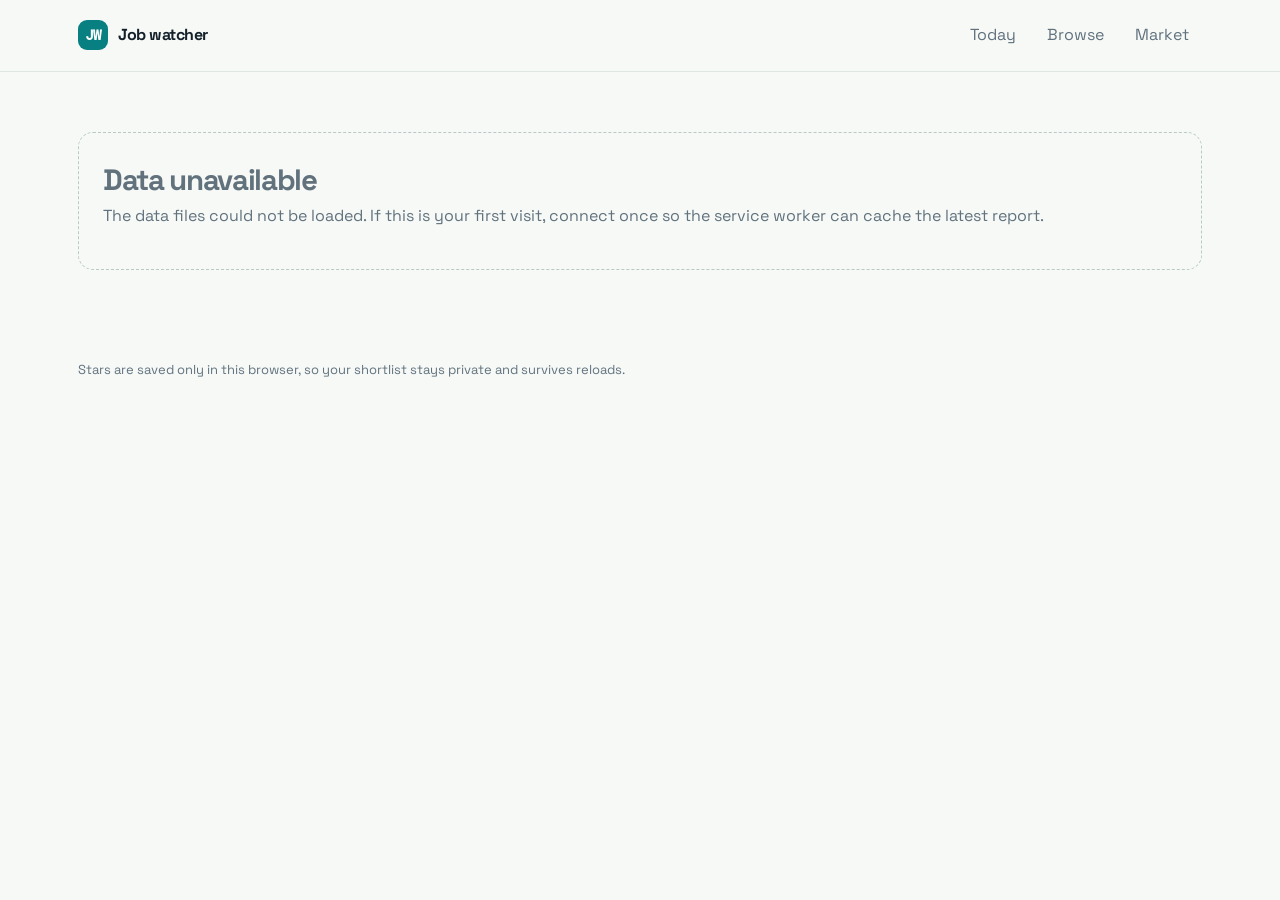
==== browse.html @ dec27195 "Add installable reporting site" ====
<!doctype html>
<html lang="en">
<head>
  <meta charset="utf-8"><meta name="viewport" content="width=device-width, initial-scale=1">
  <meta name="theme-color" content="#087f80"><link rel="manifest" href="manifest.webmanifest"><link rel="stylesheet" href="styles.css"><title>Job watcher · Browse</title>
</head>
<body data-page="browse">
  <header class="site-header"><nav class="nav"><a class="brand" href="index.html"><span class="brand-mark">JW</span><span>Job watcher</span></a><div class="nav-links"><a class="nav-link" data-page="index" href="index.html">Today</a><a class="nav-link" data-page="browse" href="browse.html">Browse</a><a class="nav-link" data-page="market" href="market.html">Market</a></div></nav></header>
  <main class="main"><section class="hero"><div><div class="eyebrow">The living board</div><h1>Find the openings worth a closer look.</h1><p>Filter the current open board, keep a shortlist in this browser, and follow each posting back to the employer.</p></div><div class="last-run" data-last-run>Loading latest run…</div></section>
    <section class="panel"><div class="toolbar"><label class="switch-field"><input id="role-switch" type="checkbox" checked> Your role only</label><input class="field search" id="title-search" type="search" placeholder="Search titles…" aria-label="Search titles"><select class="field" id="employer-filter" aria-label="Filter by employer"><option value="">All employers</option></select><select class="field" id="location-filter" aria-label="Filter by location"><option value="">All locations</option></select><select class="field" id="days-filter" aria-label="Filter by days open"><option value="all">Any age</option><option value="0-7">0–7 days</option><option value="8-30">8–30 days</option><option value="31+">31+ days</option></select><select class="field" id="sort-order" aria-label="Sort by first seen"><option value="newest">Newest first</option><option value="oldest">Oldest first</option></select></div><div class="browse-meta"><div class="eyebrow">Open postings</div><p data-browse-count>Loading…</p></div><div class="posting-list" data-browse-list></div></section>
  </main>
  <footer class="site-footer">Stars are saved only in this browser, so your shortlist stays private and survives reloads.</footer>
  <script src="app.js"></script>
</body>
</html>
---- styles.css ----
@import url('https://fonts.googleapis.com/css2?family=DM+Mono:wght@400;500&family=Space+Grotesk:wght@400;500;600;700&display=swap');

:root { --ink: #14212b; --muted: #61727d; --paper: #f7f9f7; --panel: #ffffff; --line: #dfe7e5; --teal: #087f80; --teal-light: #dff4f1; --coral: #dd5e55; --coral-light: #fee7e1; --gold: #bc8e28; --shadow: 0 18px 50px rgba(20, 33, 43, .08); }
* { box-sizing: border-box; }
html { scroll-behavior: smooth; }
body { margin: 0; color: var(--ink); background: var(--paper); font-family: "Space Grotesk", system-ui, sans-serif; font-size: 16px; line-height: 1.55; }
a { color: inherit; }
.site-header { border-bottom: 1px solid var(--line); background: rgba(247,249,247,.92); position: sticky; top: 0; z-index: 2; backdrop-filter: blur(16px); }
.nav { display: flex; align-items: center; justify-content: space-between; gap: 24px; max-width: 1180px; margin: 0 auto; padding: 16px 28px; }
.brand { display: flex; align-items: center; gap: 10px; text-decoration: none; font-weight: 700; letter-spacing: -.03em; }
.brand-mark { display: grid; place-items: center; width: 30px; height: 30px; border-radius: 9px; color: white; background: var(--teal); font-family: "DM Mono", monospace; font-size: 14px; }
.nav-links { display: flex; gap: 5px; }
.nav-link { padding: 7px 13px; border-radius: 99px; color: var(--muted); text-decoration: none; }
.nav-link:hover, .nav-link.active { color: var(--teal); background: var(--teal-light); }
.main { max-width: 1180px; margin: 0 auto; padding: 60px 28px 90px; }
.hero { display: grid; grid-template-columns: 1fr auto; align-items: end; gap: 30px; margin-bottom: 38px; }
.eyebrow, .section-kicker { color: var(--teal); font-family: "DM Mono", monospace; font-size: 12px; text-transform: uppercase; letter-spacing: .08em; }
h1, h2, h3, p { margin-top: 0; }
h1 { max-width: 780px; margin-bottom: 12px; font-size: clamp(2.4rem, 6vw, 5.2rem); line-height: .98; letter-spacing: -.07em; }
h2 { margin: 7px 0 8px; font-size: clamp(1.4rem, 2.3vw, 2.1rem); line-height: 1.1; letter-spacing: -.045em; }
h3 { margin: 4px 0 5px; font-size: 1.15rem; line-height: 1.2; }
.hero p, .market-section > p { max-width: 650px; color: var(--muted); }
.last-run { color: var(--muted); font-family: "DM Mono", monospace; font-size: 12px; white-space: nowrap; }
.count-grid { display: grid; grid-template-columns: repeat(4, 1fr); gap: 12px; margin: 28px 0 44px; }
.count-card { padding: 22px; border: 1px solid var(--line); border-radius: 18px; background: var(--panel); box-shadow: var(--shadow); }
.count-card:nth-child(2) { background: var(--teal-light); border-color: transparent; }
.count-card:nth-child(4) { background: var(--coral-light); border-color: transparent; }
.count-number { display: block; margin-bottom: 4px; font-size: 2.7rem; font-weight: 700; line-height: 1; letter-spacing: -.07em; }
.count-label { color: var(--muted); font-size: 14px; }
.layout-two { display: grid; grid-template-columns: .75fr 1.25fr; gap: 22px; align-items: start; }
.panel { padding: 25px; border: 1px solid var(--line); border-radius: 20px; background: var(--panel); box-shadow: var(--shadow); }
.panel h2 { font-size: 1.45rem; }
.source-list { padding: 0; margin: 18px 0 0; list-style: none; }
.source-list li { display: grid; grid-template-columns: 10px 1fr auto; gap: 9px; align-items: center; padding: 12px 0; border-bottom: 1px solid var(--line); font-size: 14px; }
.source-list li:last-child { border-bottom: 0; }
.source-count { color: var(--muted); font-family: "DM Mono", monospace; font-size: 12px; }
.source-error { grid-column: 2 / -1; color: var(--coral); font-size: 12px; overflow-wrap: anywhere; }
.source-dot { width: 8px; height: 8px; border-radius: 50%; background: var(--coral); }
.source-dot.ok { background: var(--teal); }
.posting-list { display: grid; gap: 10px; }
.posting-card { display: grid; grid-template-columns: 28px 1fr auto; gap: 12px; align-items: center; padding: 16px; border: 1px solid var(--line); border-radius: 15px; background: var(--panel); }
.posting-card:hover { border-color: #a9d8d4; }
.posting-main { min-width: 0; }
.posting-main h3 a { text-decoration: none; }
.posting-main h3 a:hover { color: var(--teal); }
.posting-meta { margin: 0; color: var(--muted); font-size: 13px; }
.star { align-self: start; padding: 0; border: 0; color: var(--muted); background: none; cursor: pointer; font-size: 25px; line-height: 1; }
.star.saved { color: var(--gold); }
.apply-link { padding: 8px 13px; border: 1px solid var(--teal); border-radius: 99px; color: var(--teal); text-decoration: none; font-size: 13px; font-weight: 600; }
.apply-link:hover { color: white; background: var(--teal); }
.empty-state, .error-state { padding: 24px; border: 1px dashed #b9c9c6; border-radius: 15px; color: var(--muted); }
.toolbar { display: grid; grid-template-columns: minmax(170px, 1fr) repeat(4, minmax(130px, 180px)); gap: 10px; align-items: center; margin: 22px 0 16px; }
.field { width: 100%; padding: 11px 12px; border: 1px solid var(--line); border-radius: 10px; color: var(--ink); background: var(--panel); font: inherit; }
.switch-field { display: flex; align-items: center; gap: 9px; white-space: nowrap; font-size: 14px; }
.switch-field input { width: 38px; height: 21px; accent-color: var(--teal); }
.browse-meta { display: flex; align-items: baseline; justify-content: space-between; gap: 16px; margin-bottom: 13px; }
.browse-meta p { color: var(--muted); font-family: "DM Mono", monospace; font-size: 12px; }
.market-intro { max-width: 690px; margin-bottom: 34px; }
.market-grid { display: grid; grid-template-columns: repeat(2, minmax(0, 1fr)); gap: 20px; }
.market-section { min-height: 340px; padding: 26px; border: 1px solid var(--line); border-radius: 20px; background: var(--panel); box-shadow: var(--shadow); }
.market-section:first-child { grid-column: 1 / -1; }
.market-section > p { font-size: 14px; }
.bar-chart { display: flex; align-items: end; gap: 6px; min-height: 160px; padding-top: 20px; overflow-x: auto; }
.bar-column { display: grid; grid-template-rows: 20px 1fr 26px; align-items: end; min-width: max(26px, calc(100% / var(--bar-count))); height: 160px; text-align: center; }
.bar { width: min(30px, 80%); min-height: 4px; margin: 0 auto; border-radius: 6px 6px 2px 2px; }
.bar.teal { background: var(--teal); }.bar.coral { background: var(--coral); }.bar.gold { background: var(--gold); }
.bar-value { font-family: "DM Mono", monospace; font-size: 11px; }
.bar-label { overflow: hidden; color: var(--muted); font-family: "DM Mono", monospace; font-size: 10px; text-overflow: ellipsis; white-space: nowrap; }
.dual-chart { display: grid; grid-template-columns: 1fr 1fr; gap: 24px; }
.legend { display: block; margin-top: 8px; color: var(--muted); font-family: "DM Mono", monospace; font-size: 11px; }.teal-key::before, .coral-key::before { display: inline-block; width: 8px; height: 8px; margin-right: 5px; border-radius: 50%; content: ""; }.teal-key::before { background: var(--teal); }.coral-key::before { background: var(--coral); }
.chart-empty { display: grid; place-items: center; min-height: 160px; color: var(--muted); font-size: 13px; }
.site-footer { max-width: 1180px; margin: 0 auto; padding: 0 28px 35px; color: var(--muted); font-size: 13px; }
@media (max-width: 800px) { .hero, .layout-two, .market-grid { grid-template-columns: 1fr; }.market-section:first-child { grid-column: auto; }.count-grid { grid-template-columns: repeat(2, 1fr); }.toolbar { grid-template-columns: 1fr 1fr; }.toolbar .search { grid-column: 1 / -1; }.nav { align-items: flex-start; }.nav-links { flex-wrap: wrap; justify-content: end; } }
@media (max-width: 520px) { .main { padding: 38px 17px 60px; }.nav { padding: 13px 17px; }.brand span:last-child { display: none; }.nav-links { gap: 0; }.nav-link { padding: 6px 8px; font-size: 14px; }.count-grid { gap: 8px; }.count-card { padding: 16px; }.count-number { font-size: 2.2rem; }.posting-card { grid-template-columns: 25px 1fr; }.apply-link { grid-column: 2; justify-self: start; }.dual-chart { grid-template-columns: 1fr; } }
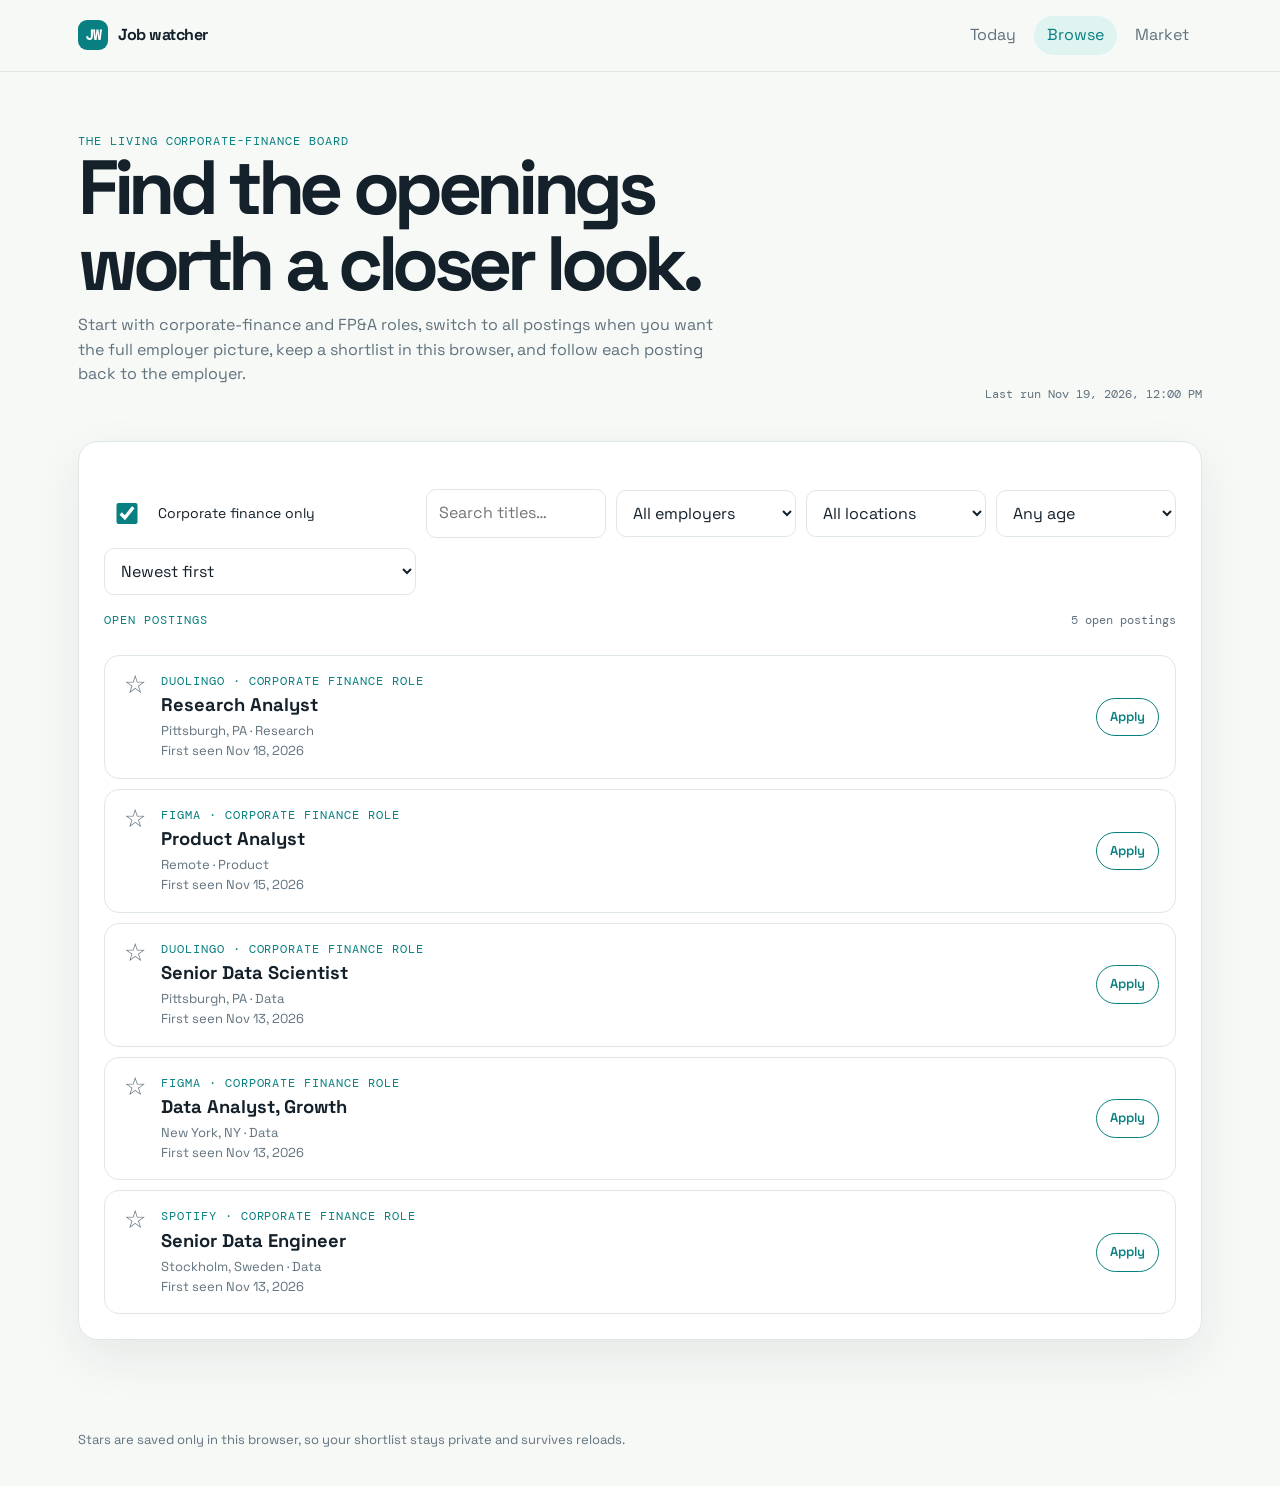
==== commit 7d28093e: "Adapt watcher to corporate finance sources" ====
--- a/browse.html
+++ b/browse.html
@@ -6,8 +6,8 @@
 </head>
 <body data-page="browse">
   <header class="site-header"><nav class="nav"><a class="brand" href="index.html"><span class="brand-mark">JW</span><span>Job watcher</span></a><div class="nav-links"><a class="nav-link" data-page="index" href="index.html">Today</a><a class="nav-link" data-page="browse" href="browse.html">Browse</a><a class="nav-link" data-page="market" href="market.html">Market</a></div></nav></header>
-  <main class="main"><section class="hero"><div><div class="eyebrow">The living board</div><h1>Find the openings worth a closer look.</h1><p>Filter the current open board, keep a shortlist in this browser, and follow each posting back to the employer.</p></div><div class="last-run" data-last-run>Loading latest run…</div></section>
-    <section class="panel"><div class="toolbar"><label class="switch-field"><input id="role-switch" type="checkbox" checked> Your role only</label><input class="field search" id="title-search" type="search" placeholder="Search titles…" aria-label="Search titles"><select class="field" id="employer-filter" aria-label="Filter by employer"><option value="">All employers</option></select><select class="field" id="location-filter" aria-label="Filter by location"><option value="">All locations</option></select><select class="field" id="days-filter" aria-label="Filter by days open"><option value="all">Any age</option><option value="0-7">0–7 days</option><option value="8-30">8–30 days</option><option value="31+">31+ days</option></select><select class="field" id="sort-order" aria-label="Sort by first seen"><option value="newest">Newest first</option><option value="oldest">Oldest first</option></select></div><div class="browse-meta"><div class="eyebrow">Open postings</div><p data-browse-count>Loading…</p></div><div class="posting-list" data-browse-list></div></section>
+  <main class="main"><section class="hero"><div><div class="eyebrow">The living corporate-finance board</div><h1>Find the openings worth a closer look.</h1><p>Start with corporate-finance and FP&amp;A roles, switch to all postings when you want the full employer picture, keep a shortlist in this browser, and follow each posting back to the employer.</p></div><div class="last-run" data-last-run>Loading latest run…</div></section>
+    <section class="panel"><div class="toolbar"><label class="switch-field"><input id="role-switch" type="checkbox" checked> Corporate finance only</label><input class="field search" id="title-search" type="search" placeholder="Search titles…" aria-label="Search titles"><select class="field" id="employer-filter" aria-label="Filter by employer"><option value="">All employers</option></select><select class="field" id="location-filter" aria-label="Filter by location"><option value="">All locations</option></select><select class="field" id="days-filter" aria-label="Filter by days open"><option value="all">Any age</option><option value="0-7">0–7 days</option><option value="8-30">8–30 days</option><option value="31+">31+ days</option></select><select class="field" id="sort-order" aria-label="Sort by first seen"><option value="newest">Newest first</option><option value="oldest">Oldest first</option></select></div><div class="browse-meta"><div class="eyebrow">Open postings</div><p data-browse-count>Loading…</p></div><div class="posting-list" data-browse-list></div></section>
   </main>
   <footer class="site-footer">Stars are saved only in this browser, so your shortlist stays private and survives reloads.</footer>
   <script src="app.js"></script>
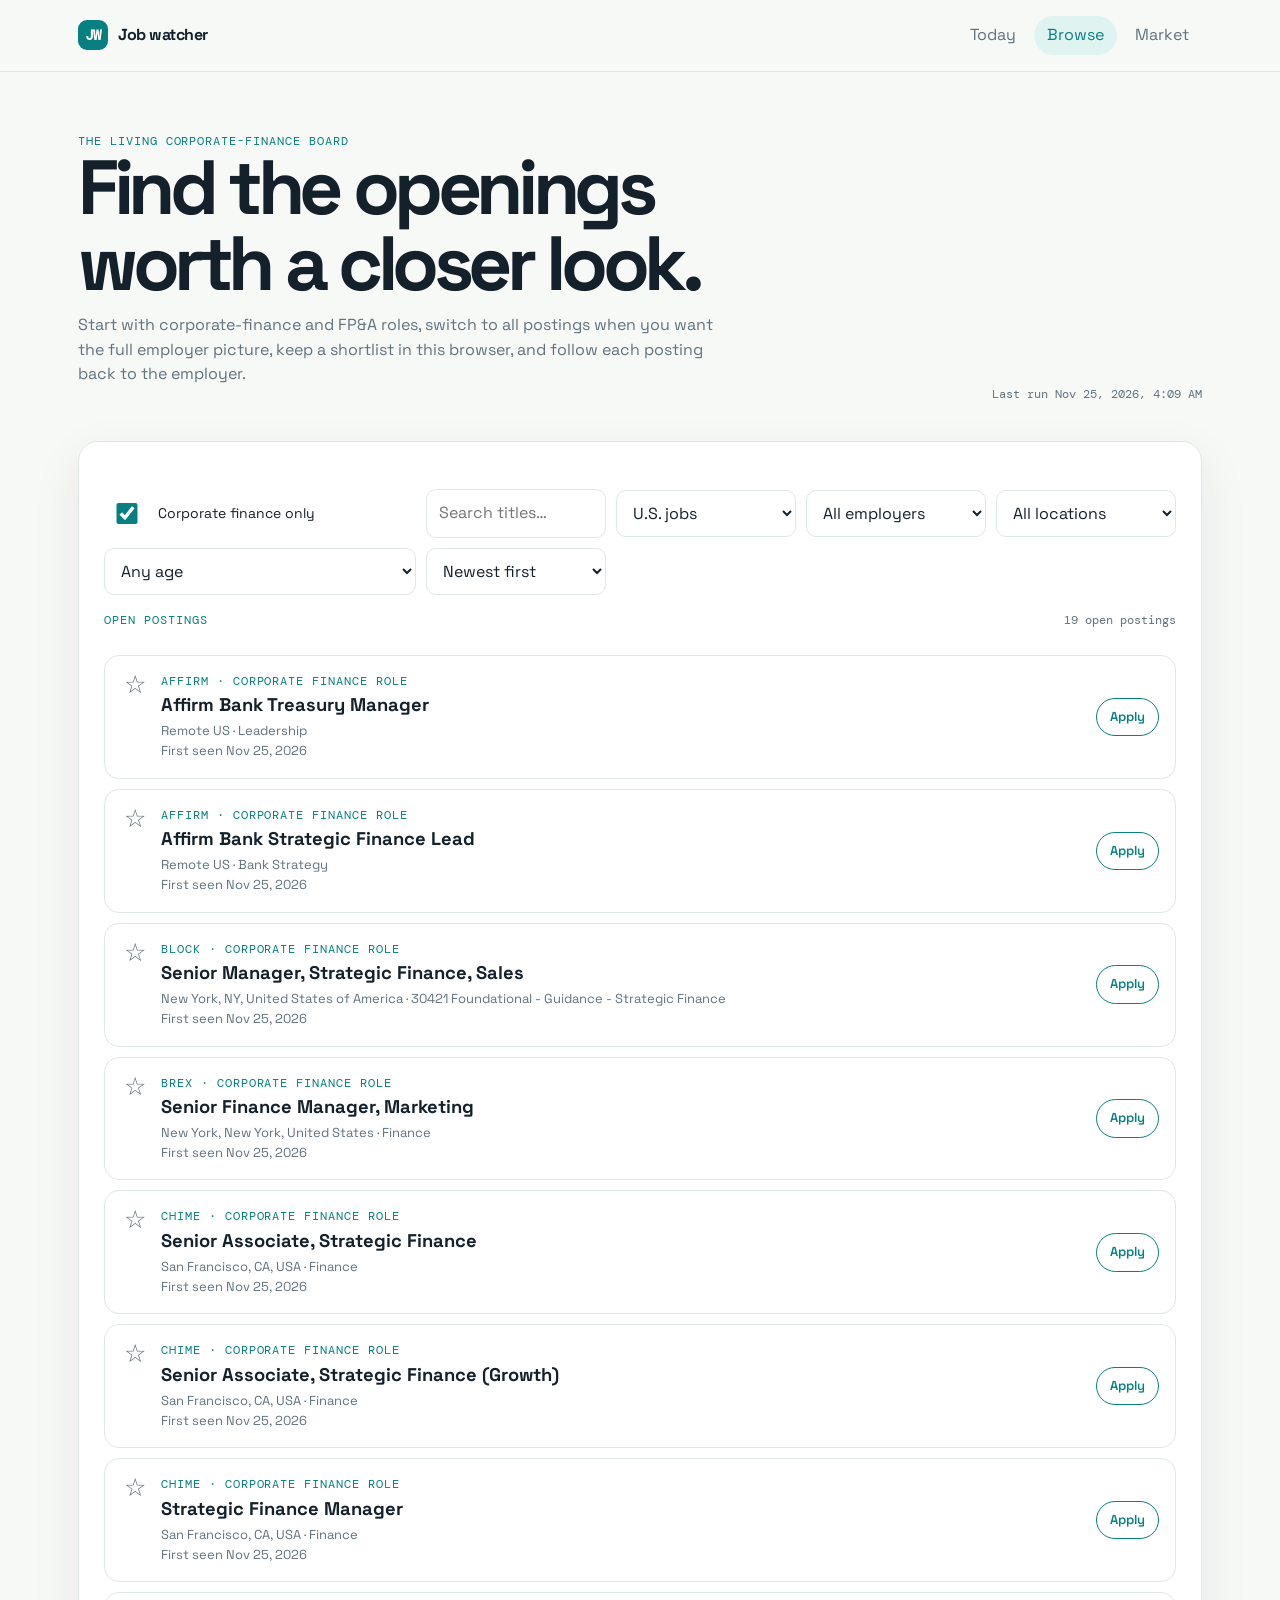
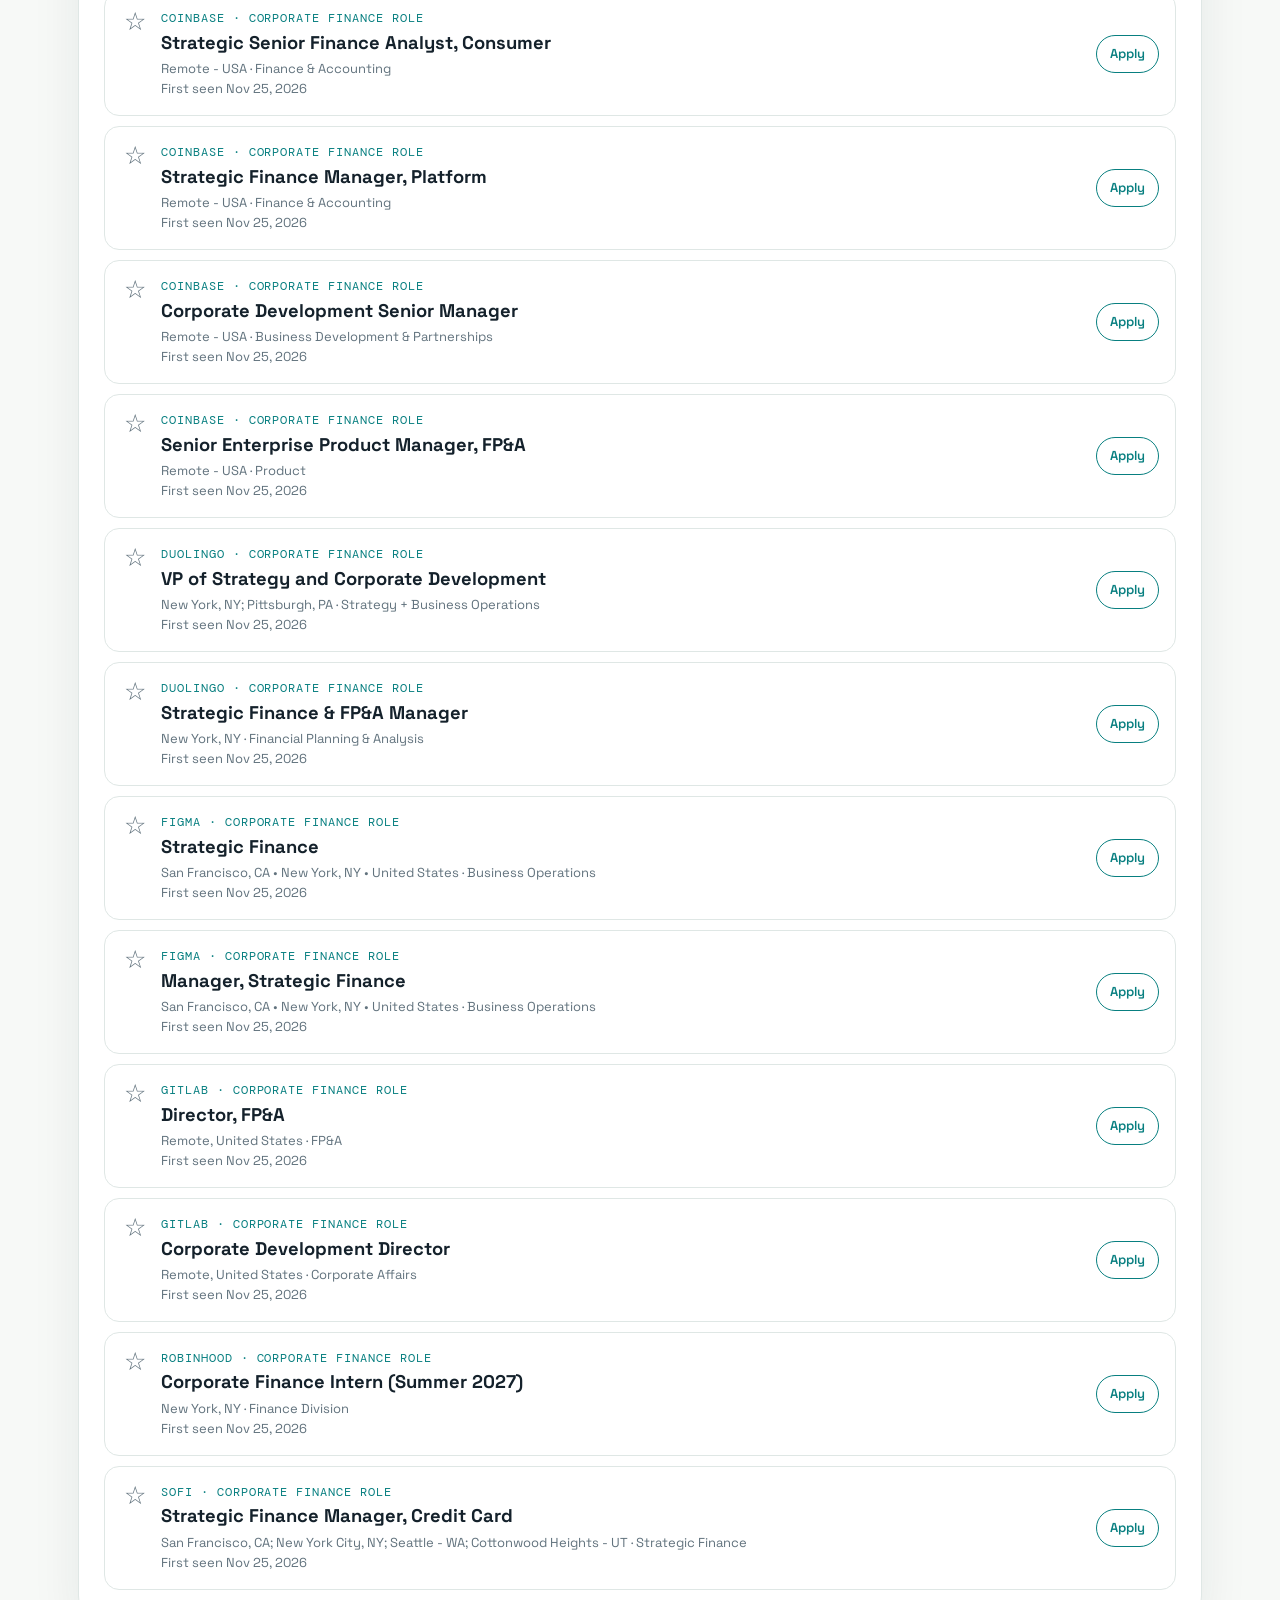
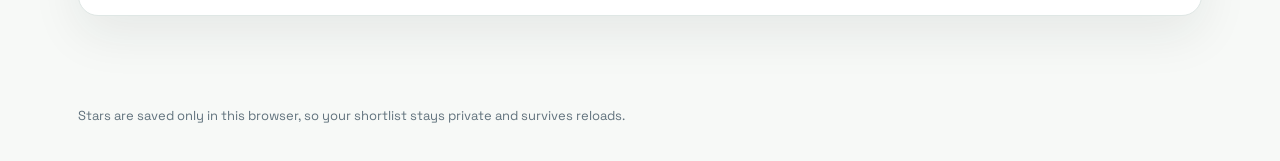
==== commit 7e8e4b66: "Add U.S. Arkansas and Texas job views" ====
--- a/browse.html
+++ b/browse.html
@@ -7,7 +7,7 @@
 <body data-page="browse">
   <header class="site-header"><nav class="nav"><a class="brand" href="index.html"><span class="brand-mark">JW</span><span>Job watcher</span></a><div class="nav-links"><a class="nav-link" data-page="index" href="index.html">Today</a><a class="nav-link" data-page="browse" href="browse.html">Browse</a><a class="nav-link" data-page="market" href="market.html">Market</a></div></nav></header>
   <main class="main"><section class="hero"><div><div class="eyebrow">The living corporate-finance board</div><h1>Find the openings worth a closer look.</h1><p>Start with corporate-finance and FP&amp;A roles, switch to all postings when you want the full employer picture, keep a shortlist in this browser, and follow each posting back to the employer.</p></div><div class="last-run" data-last-run>Loading latest run…</div></section>
-    <section class="panel"><div class="toolbar"><label class="switch-field"><input id="role-switch" type="checkbox" checked> Corporate finance only</label><input class="field search" id="title-search" type="search" placeholder="Search titles…" aria-label="Search titles"><select class="field" id="employer-filter" aria-label="Filter by employer"><option value="">All employers</option></select><select class="field" id="location-filter" aria-label="Filter by location"><option value="">All locations</option></select><select class="field" id="days-filter" aria-label="Filter by days open"><option value="all">Any age</option><option value="0-7">0–7 days</option><option value="8-30">8–30 days</option><option value="31+">31+ days</option></select><select class="field" id="sort-order" aria-label="Sort by first seen"><option value="newest">Newest first</option><option value="oldest">Oldest first</option></select></div><div class="browse-meta"><div class="eyebrow">Open postings</div><p data-browse-count>Loading…</p></div><div class="posting-list" data-browse-list></div></section>
+    <section class="panel"><div class="toolbar"><label class="switch-field"><input id="role-switch" type="checkbox" checked> Corporate finance only</label><input class="field search" id="title-search" type="search" placeholder="Search titles…" aria-label="Search titles"><select class="field" id="region-filter" aria-label="Focus by region"><option value="us">U.S. jobs</option><option value="arkansas">Arkansas</option><option value="texas">Texas</option><option value="">All regions</option></select><select class="field" id="employer-filter" aria-label="Filter by employer"><option value="">All employers</option></select><select class="field" id="location-filter" aria-label="Filter by exact location"><option value="">All locations</option></select><select class="field" id="days-filter" aria-label="Filter by days open"><option value="all">Any age</option><option value="0-7">0–7 days</option><option value="8-30">8–30 days</option><option value="31+">31+ days</option></select><select class="field" id="sort-order" aria-label="Sort by first seen"><option value="newest">Newest first</option><option value="oldest">Oldest first</option></select></div><div class="browse-meta"><div class="eyebrow">Open postings</div><p data-browse-count>Loading…</p></div><div class="posting-list" data-browse-list></div></section>
   </main>
   <footer class="site-footer">Stars are saved only in this browser, so your shortlist stays private and survives reloads.</footer>
   <script src="app.js"></script>
